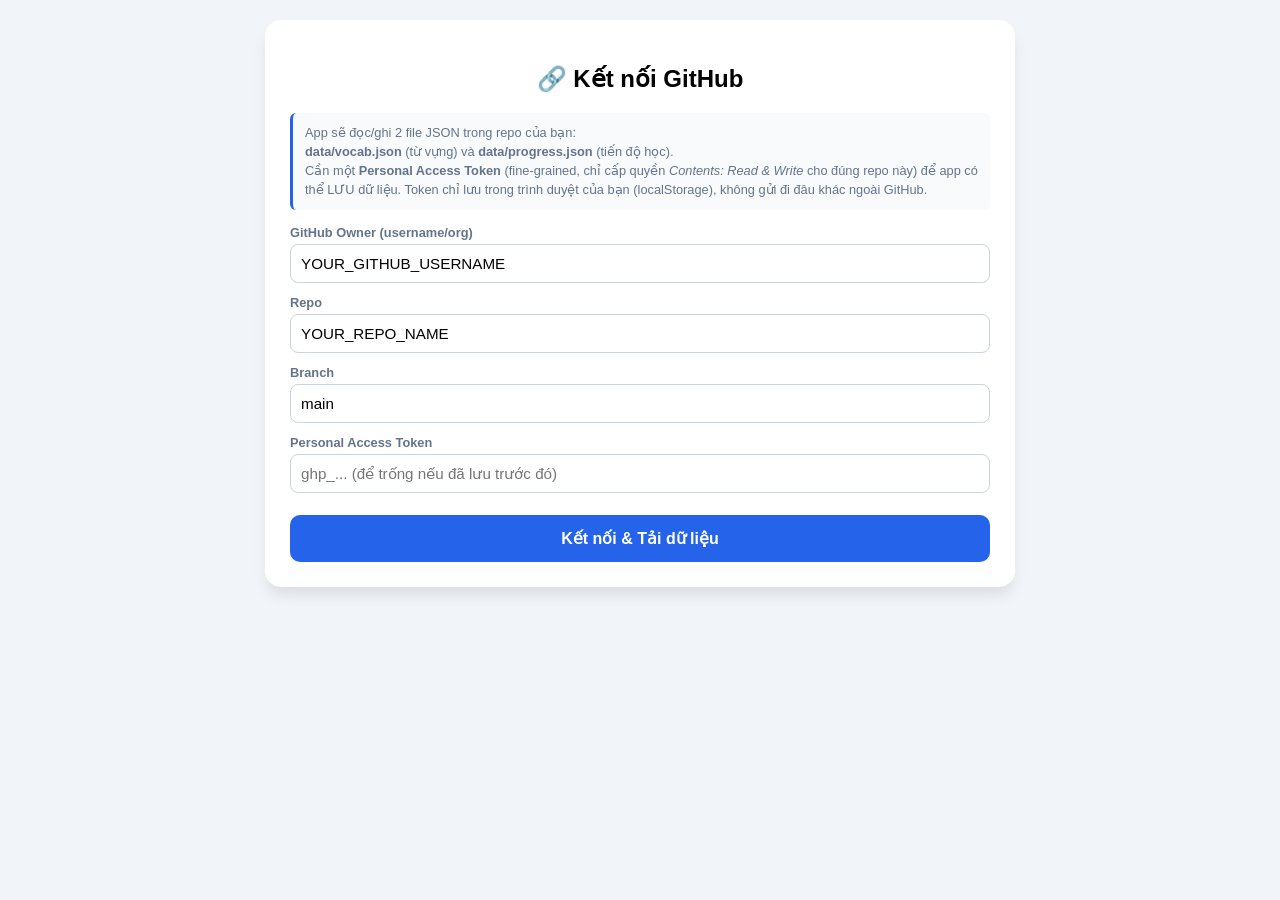
==== index.html @ 094aaf26 "Add files via upload Initial" ====
<!DOCTYPE html>
<html lang="vi">
<head>
<meta name="apple-mobile-web-app-capable" content="yes">
<meta name="apple-mobile-web-app-status-bar-style" content="black-translucent">
<meta name="apple-mobile-web-app-title" content="VocabMaster">
<meta charset="UTF-8">
<meta name="viewport" content="width=device-width, initial-scale=1.0, maximum-scale=1.0, user-scalable=no">
<title>Vocab Master Pro (GitHub Sync)</title>
<script src="https://cdn.sheetjs.com/xlsx-latest/package/dist/xlsx.full.min.js"></script>
<link rel="stylesheet" href="css/style.css">
</head>
<body>

<div id="screentip" class="screentip"></div>
<div id="screentip-btns" class="screentip-btns hidden"></div>

<div id="vol-popup" class="vol-popup hidden">
  <h4>🔊 Âm lượng giọng đọc</h4>
  <div class="vol-row"><span class="vol-lang">🇯🇵</span>
    <input type="range" id="volJP" min="0" max="1" step="0.05" value="0.8" oninput="document.getElementById('pJP').textContent=Math.round(this.value*100)+'%';saveVolumes()">
    <span id="pJP" class="vol-pct">80%</span></div>
  <div class="vol-row"><span class="vol-lang">🇻🇳</span>
    <input type="range" id="volVI" min="0" max="1" step="0.05" value="1.0" oninput="document.getElementById('pVI').textContent=Math.round(this.value*100)+'%';saveVolumes()">
    <span id="pVI" class="vol-pct">100%</span></div>
  <div class="vol-row"><span class="vol-lang">🇺🇸</span>
    <input type="range" id="volEN" min="0" max="1" step="0.05" value="0.9" oninput="document.getElementById('pEN').textContent=Math.round(this.value*100)+'%';saveVolumes()">
    <span id="pEN" class="vol-pct">90%</span></div>
  <button class="vol-popup-close" onclick="closeVolPopup()">Đóng</button>
</div>

<div id="audio-unlock" class="hidden">
  <h2>🔊 Sẵn sàng học tập</h2>
  <p>Nhấn để kích hoạt âm thanh.</p>
  <button onclick="unlockAudio()" style="background:var(--success);color:white;padding:20px 40px;font-size:1.2rem">BẮT ĐẦU NGAY</button>
</div>

<!-- ── MÀN HÌNH KẾT NỐI GITHUB ── -->
<div id="connect-screen" class="container">
  <h2 style="text-align:center">🔗 Kết nối GitHub</h2>
  <div class="hint-box">
    App sẽ đọc/ghi 2 file JSON trong repo của bạn:<br>
    <b>data/vocab.json</b> (từ vựng) và <b>data/progress.json</b> (tiến độ học).<br>
    Cần một <b>Personal Access Token</b> (fine-grained, chỉ cấp quyền <i>Contents: Read & Write</i> cho đúng repo này) để app có thể LƯU dữ liệu. Token chỉ lưu trong trình duyệt của bạn (localStorage), không gửi đi đâu khác ngoài GitHub.
  </div>
  <div class="input-row"><label>GitHub Owner (username/org)</label><input id="inp-gh-owner" placeholder="vd: haitt"></div>
  <div class="input-row"><label>Repo</label><input id="inp-gh-repo" placeholder="vd: vocab-master-pro"></div>
  <div class="input-row"><label>Branch</label><input id="inp-gh-branch" placeholder="main"></div>
  <div class="input-row"><label>Personal Access Token</label><input id="inp-gh-token" type="password" placeholder="ghp_... (để trống nếu đã lưu trước đó)"></div>
  <button id="btn-connect" class="btn-primary-lg" onclick="connectAndLoad()">Kết nối &amp; Tải dữ liệu</button>
</div>

<div id="study-screen" class="container hidden">
  <div class="top-bar">
    <div style="flex:1"></div>
    <div id="sync-status"></div>
    <div style="flex:1;text-align:right"><button class="btn-gear" onclick="openSettings()" title="Cài đặt GitHub">⚙️</button></div>
  </div>
  <div style="display:flex;justify-content:space-between;align-items:center;margin-bottom:15px;gap:10px;background:#f8fafc;padding:10px;border-radius:12px;border:1px solid #e2e8f0">
    <div style="flex:1">
      <div class="mode-menu-container" onclick="toggleModeMenu(event)">
        <h3 id="mode-title" style="margin:0;color:var(--primary);font-size:.85rem;text-transform:uppercase;display:flex;align-items:center;gap:5px">Chế độ học tập <span id="menu-arrow">▾</span></h3>
        <div id="mode-dropdown" class="mode-dropdown">
          <div class="mode-item" onclick="selectMode('study',event)">📚 Học tập</div>
          <div class="mode-item" onclick="selectMode('review',event)">🔄 Ôn tập</div>
          <div class="mode-item" onclick="showQuizScreen(event)">📝 Trắc nghiệm</div>
        </div>
      </div>
    </div>
    <div style="flex:1;display:flex;flex-direction:column;align-items:center;gap:2px">
      <span id="word-counter-top" style="font-weight:800;font-size:.9rem;color:#1e293b">0/0</span>
      <div id="status-display-top" onclick="setStatus(null)" style="font-size:1.2rem;height:1.4rem;cursor:pointer"></div>
    </div>
    <div style="flex:1;text-align:right">
      <button class="btn-hide-cols" onclick="openColumnModal()">👁️ Cột</button>
    </div>
  </div>

  <div id="column-modal-root" class="modal-overlay hidden">
    <div class="column-modal">
      <h3 style="margin-top:0">Thiết lập & Thứ tự cột</h3>
      <p style="font-size:.8rem;color:#64748b;margin:0 0 5px">Tick=ẨN | ↑↓=đổi thứ tự</p>
      <div id="column-checkbox-list" class="column-list"></div>
      <div class="modal-footer">
        <button class="btn-confirm" onclick="applyColumnVisibility()">Xác nhận</button>
        <button class="btn-cancel" onclick="closeColumnModal()">Hủy</button>
      </div>
    </div>
  </div>

  <div class="field-nav">
    <div class="nav-zone" onclick="changeField(-1)"><span id="btn-prev-field" class="nav-arrow-small">❮</span><span id="prev-field" class="field-label-side"></span></div>
    <div class="nav-zone-active"><span id="curr-field" class="field-active"></span></div>
    <div class="nav-zone" onclick="changeField(1)"><span id="next-field" class="field-label-side"></span><span id="btn-next-field" class="nav-arrow-small">❯</span></div>
  </div>

  <div class="card">
    <div class="card-touch-zone">
      <div id="display-text" class="card-content">---</div>
      <div id="speaker-hint" style="position:absolute;bottom:15px;left:50%;transform:translateX(-50%);font-size:11px;color:#cbd5e1;letter-spacing:1px;pointer-events:none;text-transform:uppercase;font-weight:bold">Chạm để đọc</div>
    </div>
  </div>

  <div class="voice-settings">
    <span>Tốc độ: <input type="range" id="voiceRate" min=".25" max="3" step=".25" value="1" oninput="document.getElementById('speed-display').innerText=this.value+'x'"><span id="speed-display" class="speed-val">1x</span></span>
    <div style="display:flex;align-items:center;gap:12px;flex-wrap:wrap">
      <label><input type="checkbox" id="autoSpeak" checked> Tự động đọc</label>
      <label id="random-multi-wrap"><input type="checkbox" id="randomMulti" checked> Random</label>
      <button onclick="enterEditMode()" style="background:#f59e0b;color:white;border:none;border-radius:8px;padding:6px 12px;font-size:.8rem;font-weight:bold">✏️ Edit</button>
    </div>
    <div style="display:flex;gap:5px;width:100%;margin-top:5px">
      <button id="furiganaToggle" onclick="toggleFurigana()" style="flex:1;background:#e2e8f0;color:#475569;padding:8px;border-radius:8px;font-size:.8rem;font-weight:bold;border:1px solid #cbd5e1">Furigana: OFF</button>
      <button id="btn-vol-toggle" onclick="toggleVolPopup(event)" style="flex:1;background:#0891b2;color:white;padding:8px;border-radius:8px;font-size:.8rem;font-weight:bold;border:none">🔊 Âm lượng</button>
      <button onclick="toggleDataMenu()" id="btn-data-toggle" style="flex:1;background:#334155;color:white;padding:8px;border-radius:8px;font-size:.8rem;font-weight:bold;border:none">Data ▾</button>
    </div>
  </div>

  <div id="data-controls-wrapper" class="hidden" style="margin-top:10px;background:#f1f5f9;padding:15px;border-radius:12px;border:1px solid #e2e8f0">
    <div class="action-panel" style="margin-top:0;border-top:none;padding:0">
      <button class="btn-sync" onclick="exportFullBackup()" style="background:#6366f1">💾 Backup (.json)</button>
      <button class="btn-sync" onclick="showAddFromFile()" style="background:#8b5cf6">➕ Thêm từ (.xlsx)</button>
    </div>
    <div style="margin-top:10px;display:flex;flex-direction:column;gap:10px;align-items:center">
      <button style="background:#1e293b;color:white;width:100%;padding:12px;border-radius:10px;font-weight:bold" onclick="showDatabaseView()">📊 Xem &amp; Quản lý DB</button>
      <button style="background:#0891b2;color:white;width:100%;padding:10px;border-radius:10px;font-weight:bold;font-size:.85rem" onclick="triggerReplaceFromXlsx()">📥 Nạp lại toàn bộ từ .xlsx (ghi đè)</button>
      <input type="file" id="replaceXlsxInput" accept=".xlsx" class="hidden">
      <button onclick="document.getElementById('backupInput').click()" style="background:#64748b;color:white;width:100%;padding:8px;border-radius:8px;font-size:.8rem">📥 Nhập Backup (.json)</button>
      <input type="file" id="backupInput" accept=".json" class="hidden" onchange="importFullBackup(event)"/>
      <button onclick="resetDatabase()" style="background:none;color:#ef4444;font-size:11px;border:none;text-decoration:underline;cursor:pointer">[Xóa sạch Database]</button>
    </div>
  </div>

  <div id="review-controls" class="hidden" style="margin-top:10px">
    <button id="btn-autoplay" class="btn-autoplay" onclick="toggleAutoPlay()" style="width:100%">▶ Tự động phát</button>
  </div>

  <div id="add-file-panel" class="hidden" style="margin-top:20px;padding:15px;background:#fefce8;border:1px solid #fef08a;border-radius:12px">
    <h4 style="margin:0 0 10px 0">➕ Thêm từ vựng từ File</h4>
    <input type="file" id="addWordsFileInput" accept=".xlsx" style="font-size:.8rem;margin-bottom:10px;width:100%">
    <div style="display:flex;gap:10px">
      <button onclick="confirmAddFromFile()" style="background:var(--success);color:white;padding:8px;flex:1">Xác nhận</button>
      <button onclick="hideAddFromFile()" style="background:#94a3b8;color:white;padding:8px;flex:1">Hủy</button>
    </div>
  </div>
</div>

<div id="db-view-screen" class="container db-view-container hidden">
  <h3>📊 Quản lý Database Vocab</h3>
  <button class="btn-add-row" onclick="addRowToExcel()">➕ Thêm hàng</button>
  <div class="excel-table-wrapper"><table class="excel-table"><thead id="excel-thead"></thead><tbody id="excel-tbody"></tbody></table></div>
  <div style="display:flex;gap:10px;justify-content:flex-end">
    <button class="btn-db-action btn-confirm" onclick="saveExcelChanges()">Lưu lên GitHub</button>
    <button class="btn-db-action btn-cancel" onclick="exitDatabaseView()">Thoát</button>
  </div>
</div>

<div id="quiz-screen" class="container hidden">
  <h2 id="quiz-header-title">📝 Trắc nghiệm</h2>
  <div id="quiz-setup">
    <div style="margin-bottom:15px">
      Số câu: <input type="number" id="quizCount" placeholder="Tất cả" style="width:80px;padding:8px;border:1px solid #cbd5e1;border-radius:8px">
      TGian/câu(s): <input type="number" id="timePerQuestion" value="10" style="width:60px;padding:8px;border:1px solid #cbd5e1;border-radius:8px">
      <button onclick="addScenario()" style="background:var(--primary);color:white;padding:8px 15px;font-size:.8rem;margin-left:10px">+ Kịch bản</button>
    </div>
    <div id="scenarios-list"></div>
    <div style="margin-top:20px;display:flex;gap:10px">
      <button onclick="startQuiz()" style="background:var(--success);color:white;flex:1">Bắt đầu</button>
      <button onclick="exitQuiz()" style="background:#94a3b8;color:white;flex:1">Hủy</button>
    </div>
  </div>
  <div id="quiz-playing" class="hidden">
    <div id="quiz-timer-box">⏱ <span id="time-left">00:00</span></div>
    <div id="quiz-result-summary" class="hidden"></div>
    <div id="quiz-container"></div>
    <button id="quiz-finish-btn" class="btn-finish" onclick="finishQuiz()">Nộp bài</button>
    <button class="btn-finish" style="background:#64748b;margin-top:10px" onclick="exitQuiz()">Quay lại</button>
  </div>
</div>

<script src="js/config.js"></script>
<script src="js/github-api.js"></script>
<script src="js/state.js"></script>
<script src="js/ui-render.js"></script>
<script src="js/speech.js"></script>
<script src="js/edit.js"></script>
<script src="js/quiz.js"></script>
<script src="js/dbview.js"></script>
<script src="js/main.js"></script>
</body>
</html>
---- css/style.css ----
:root{--primary:#2563eb;--success:#16a34a;--warning:#ca8a04;--danger:#ef4444;--bg:#f1f5f9}
html,body{margin:0;padding:0;width:100%;min-height:100%;background:var(--bg)}
body{font-family:'Segoe UI',sans-serif;display:flex;flex-direction:column;align-items:center;overflow-x:hidden;overflow-y:auto;-webkit-overflow-scrolling:touch}
.container{width:95%;max-width:700px;background:white;padding:25px;border-radius:16px;box-shadow:0 10px 15px -3px rgba(0,0,0,0.1);margin:20px 0;position:relative}
.hidden{display:none!important}
.input-row{margin-bottom:12px}
.input-row label{display:block;font-size:.8rem;color:#64748b;margin-bottom:4px;font-weight:bold}
.input-row input{width:100%;padding:10px;border:1px solid #cbd5e1;border-radius:8px;box-sizing:border-box;font-size:.95rem}
.btn-primary-lg{width:100%;padding:14px;background:var(--primary);color:white;border:none;border-radius:10px;font-weight:bold;font-size:1rem;margin-top:10px}
.hint-box{background:#f8fafc;border-left:3px solid var(--primary);padding:10px 12px;border-radius:6px;font-size:.8rem;color:#64748b;margin-bottom:15px;line-height:1.5}
#sync-status{font-size:.75rem;font-weight:bold;min-height:1em}
.top-bar{display:flex;justify-content:space-between;align-items:center;margin-bottom:8px}
.btn-gear{background:none;border:none;font-size:1.1rem;cursor:pointer;padding:4px}
.field-nav{display:flex;justify-content:space-between;align-items:center;margin-bottom:20px;min-height:60px;background:#f8fafc;border-radius:10px;padding:0 5px;overflow:hidden}
.nav-zone{flex:1;display:flex;align-items:center;justify-content:center;height:100%;cursor:pointer;gap:8px;transition:background .2s;-webkit-tap-highlight-color:transparent}
.nav-zone:active{background:#f1f5f9}
.field-label-side{font-size:.75rem;color:#94a3b8;padding:5px;opacity:.6;max-width:80px;overflow:hidden;text-overflow:ellipsis;white-space:nowrap}
.nav-arrow-small{font-size:1.1rem;font-weight:bold;color:var(--primary);flex-shrink:0}
.nav-zone-active{flex:1.2;text-align:center}
.field-active{color:var(--primary);font-size:1.1rem;font-weight:800;border-bottom:3px solid var(--primary);display:inline-block;padding-bottom:2px;cursor:pointer}
.card{height:450px;border:2px solid #e2e8f0;border-radius:20px;display:flex;flex-direction:column;overflow:hidden;background:#fff;position:relative;margin-bottom:20px;touch-action:pan-y}
.card-touch-zone{width:100%;height:100%;display:flex;flex-direction:column;align-items:center;justify-content:center;cursor:pointer;transition:background-color .1s}
.card-touch-zone:active{background-color:#f8fafc}
.card-content{font-size:2.2rem;text-align:left;padding:20px;font-weight:bold;color:#1e293b;word-break:break-word;flex:1;width:100%;display:block;white-space:pre-wrap;overflow-y:auto!important;-webkit-overflow-scrolling:touch;overscroll-behavior:contain;box-sizing:border-box}
.card-content::-webkit-scrollbar{width:5px}
.card-content::-webkit-scrollbar-thumb{background:#cbd5e1;border-radius:10px}
.jp-line{display:flex;align-items:center;padding:10px 14px;margin:6px 0;background:#f0f7ff;border-left:4px solid var(--primary);border-radius:10px;cursor:pointer;font-size:1.9rem;font-weight:bold;color:#1e293b;transition:background .15s;position:relative;user-select:none;-webkit-user-select:none;gap:8px}
.jp-line[contenteditable="true"],.jp-line[data-editing="true"]{background:#fffbeb;border-left-color:#f59e0b;outline:none;user-select:text;-webkit-user-select:text;cursor:text;flex-wrap:wrap}
.jp-text[contenteditable="true"]{background:#fffbeb;border-radius:4px;padding:2px 4px;}
.jp-text{flex:1;min-width:0;white-space:pre-wrap;word-break:break-word}
.jp-speak-btn{flex-shrink:0;background:none;border:none;padding:4px 6px;font-size:1rem;opacity:.5;cursor:pointer;border-radius:6px;-webkit-tap-highlight-color:transparent;line-height:1;min-width:auto}
.jp-speak-btn:active{background:rgba(0,0,0,.1);opacity:1;transform:scale(.95)}
.jp-line[contenteditable="true"] .jp-speak-btn{display:none}
.jp-vi-icon{flex-shrink:0;font-size:.7rem;opacity:.3}
.jp-line:active:not([contenteditable="true"]){background:#dbeafe}
.screentip{position:fixed;z-index:9999;background:#1e293b;color:white;padding:12px 16px;border-radius:12px;font-size:1.05rem;font-weight:normal;line-height:1.7;box-shadow:0 10px 25px rgba(0,0,0,.4);word-break:break-word;display:none;cursor:pointer;max-width:min(85vw,360px);max-height:55vh;overflow-y:auto;-webkit-overflow-scrolling:touch;white-space:pre-wrap}
.screentip[contenteditable="true"]{background:#0f172a;outline:2px solid #6366f1;cursor:text;user-select:text;-webkit-user-select:text}
.screentip-btns{position:fixed;z-index:10000;display:flex;gap:6px}
button{padding:14px;border:none;border-radius:10px;cursor:pointer;font-weight:600;transition:transform .1s;-webkit-tap-highlight-color:transparent}
button:active{transform:scale(.98)}
.btn-sync{background:#16a34a;color:white;font-size:.8rem;padding:10px;width:100%;border-radius:8px;font-weight:bold}
.sync-section{margin-top:20px;padding:15px;background:#f0fdf4;border:1px solid #bbf7d0;border-radius:12px}
.action-panel{margin-top:20px;padding:15px;border-top:2px solid #e2e8f0;display:grid;grid-template-columns:1fr 1fr;gap:10px}
.btn-autoplay{background:#8b5cf6;color:white;margin-top:5px}
.btn-hide-cols{background:#64748b;color:white;padding:5px 12px;font-size:.8rem;border-radius:6px}
.voice-settings{margin-top:10px;font-size:.8rem;display:flex;flex-wrap:wrap;gap:15px;align-items:center;background:#f8fafc;padding:10px;border-radius:8px;color:#64748b}
.speed-val{font-weight:bold;color:var(--primary);min-width:35px;display:inline-block}
.modal-overlay{position:fixed;top:0;left:0;width:100%;height:100%;background:rgba(0,0,0,.5);z-index:2000;display:flex;align-items:center;justify-content:center}
.column-modal{background:white;width:90%;max-width:420px;padding:20px;border-radius:16px;box-shadow:0 20px 25px -5px rgba(0,0,0,.2);max-height:85vh;display:flex;flex-direction:column}
.column-list{flex:1;overflow-y:auto;margin:10px 0;display:flex;flex-direction:column;gap:6px}
.column-item{display:flex;align-items:center;gap:8px;padding:8px 10px;background:#f8fafc;border-radius:8px;border:1px solid #e2e8f0}
.column-item input[type="checkbox"]{width:18px;height:18px;flex-shrink:0}
.reorder-btns{display:flex;flex-direction:column;gap:2px;flex-shrink:0}
.reorder-btns button{padding:2px 6px;font-size:.75rem;background:#e2e8f0;color:#475569;border-radius:4px;min-width:24px;line-height:1}
.modal-footer{display:grid;grid-template-columns:1fr 1fr;gap:10px;margin-top:10px;flex-shrink:0}
.btn-confirm{background:var(--success);color:white}
.btn-cancel{background:#94a3b8;color:white}
.sheet-badge{font-size:.6rem;background:#6366f1;color:white;padding:2px 5px;border-radius:4px;margin-left:4px;font-weight:bold;vertical-align:middle}
.mode-menu-container{position:relative;cursor:pointer}
.mode-dropdown{position:absolute;top:100%;left:0;background:white;box-shadow:0 10px 15px rgba(0,0,0,.2);border-radius:8px;z-index:2000;width:180px;display:none;border:1px solid #e2e8f0}
.mode-dropdown.show{display:block!important}
.mode-item{padding:12px 15px;border-bottom:1px solid #f1f5f9;color:#334155;font-size:.9rem;font-weight:bold}
.mode-item:last-child{border-bottom:none;color:var(--danger)}
.mode-item:active{background:#f8fafc}
.quiz-item{margin-bottom:25px;padding:20px;border:1px solid #e2e8f0;border-radius:12px;scroll-margin-top:80px}
.option-btn{width:100%;text-align:left;padding:12px;margin-top:8px;border:1px solid #cbd5e1;background:#fff;border-radius:8px;font-size:.95rem}
.option-btn.selected{border:2px solid var(--primary);background:#f0f7ff}
.option-btn.correct-ans{background:#dcfce7!important;border-color:#22c55e!important;color:#166534}
.option-btn.wrong-ans{background:#fee2e2!important;border-color:#ef4444!important;color:#991b1b}
#quiz-timer-box{position:sticky;top:10px;z-index:100;background:var(--danger);color:white;padding:10px;border-radius:10px;text-align:center;font-weight:bold;margin-bottom:15px;font-size:1.2rem;box-shadow:0 4px 6px rgba(0,0,0,.1)}
#quiz-result-summary{background:#f8fafc;padding:15px;border-radius:12px;border:1px solid #e2e8f0;margin-bottom:20px}
.dot-nav{display:inline-block;width:30px;height:30px;line-height:30px;text-align:center;border-radius:50%;margin:4px;cursor:pointer;color:white;font-weight:bold;font-size:.8rem}
.btn-finish{background:#1e293b;color:white;width:100%;padding:15px;margin-top:20px;font-size:1.1rem}
.scenario-box{border:1px solid #e2e8f0;padding:15px;border-radius:10px;margin-top:15px;background:#f8fafc;position:relative}
.scenario-title{font-weight:bold;color:#334155;margin-bottom:10px;display:block}
.remove-scenario{position:absolute;top:10px;right:10px;color:var(--danger);cursor:pointer;font-size:.8rem}
.select-group{margin-bottom:10px}
.select-group label{display:block;font-size:.75rem;color:#64748b;margin-bottom:4px}
.exclude-list{display:flex;flex-wrap:wrap;gap:8px}
.exclude-item{font-size:.75rem;background:#fff;border:1px solid #cbd5e1;padding:2px 6px;border-radius:4px;display:flex;align-items:center;gap:4px}
.jp-hint-box{background:#f0f7ff;border-left:3px solid var(--primary);padding:8px 12px;border-radius:6px;font-size:1.1rem;font-weight:bold;margin-bottom:8px}
.db-view-container{max-width:95%!important;width:1200px!important}
.excel-table-wrapper{overflow:auto;max-height:500px;border:1px solid #ddd;margin-bottom:15px}
.excel-table{width:100%;border-collapse:collapse;background:white;font-size:.9rem}
.excel-table th{position:sticky;top:0;background:#f1f5f9;z-index:5;border:1px solid #cbd5e1;padding:8px}
.excel-table td{border:1px solid #cbd5e1;padding:5px;min-width:100px;outline:none}
.excel-table td:focus{background:#fffbeb;box-shadow:inset 0 0 0 2px var(--primary)}
.btn-db-action{padding:8px 16px;border-radius:6px;font-size:.85rem}
.btn-add-row{background:var(--primary);color:white;margin-bottom:10px}
.btn-delete-row{background:var(--danger);color:white;padding:2px 8px;border-radius:4px;font-size:.7rem;cursor:pointer}
#audio-unlock{position:fixed;top:0;left:0;width:100%;height:100%;background:rgba(0,0,0,.9);z-index:9999;display:flex;flex-direction:column;align-items:center;justify-content:center;color:white;text-align:center;padding:20px}
ruby{display:inline-flex;flex-direction:column-reverse;vertical-align:bottom;align-items:center;ruby-align:space-between;text-indent:0;margin:0 1px}
rt{display:block;font-size:.45em;line-height:1;color:var(--primary);text-align:center;width:100%;white-space:nowrap;overflow:visible}
.vol-popup{position:fixed;z-index:3000;background:white;border-radius:14px;box-shadow:0 10px 30px rgba(0,0,0,.25);padding:18px 20px;width:260px;border:1px solid #e2e8f0}
.vol-popup h4{margin:0 0 14px 0;font-size:.9rem;color:#1e293b}
.vol-row{display:flex;align-items:center;gap:8px;margin-bottom:10px}
.vol-lang{font-size:.85rem;color:#64748b;min-width:22px}
.vol-pct{font-size:.8rem;font-weight:bold;color:var(--primary);min-width:38px;text-align:right}
.vol-popup input[type=range]{flex:1;accent-color:var(--primary)}
.vol-popup-close{width:100%;padding:8px;background:#f1f5f9;color:#475569;border:none;border-radius:8px;font-size:.85rem;font-weight:bold;margin-top:4px;cursor:pointer}
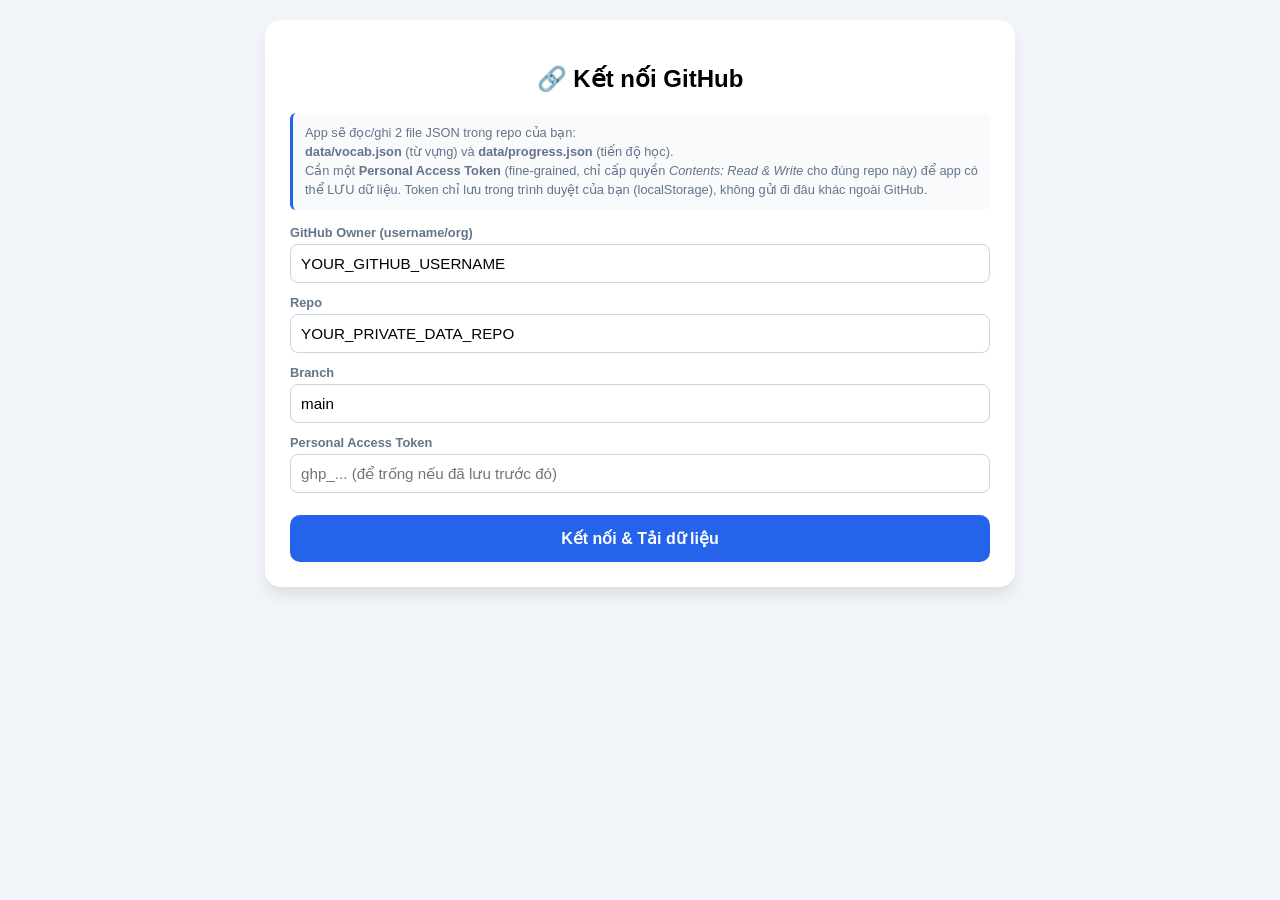
==== commit fd297f2f: "Update vocab app: Add new button" ====
--- a/index.html
+++ b/index.html
@@ -54,7 +54,10 @@
   <div class="top-bar">
     <div style="flex:1"></div>
     <div id="sync-status"></div>
-    <div style="flex:1;text-align:right"><button class="btn-gear" onclick="openSettings()" title="Cài đặt GitHub">⚙️</button></div>
+    <div style="flex:1;text-align:right">
+      <button class="btn-gear" onclick="openFolderModal()" title="Chọn bộ từ vựng">📁</button>
+      <button class="btn-gear" onclick="openSettings()" title="Cài đặt GitHub">⚙️</button>
+    </div>
   </div>
   <div style="display:flex;justify-content:space-between;align-items:center;margin-bottom:15px;gap:10px;background:#f8fafc;padding:10px;border-radius:12px;border:1px solid #e2e8f0">
     <div style="flex:1">
@@ -76,6 +79,21 @@
     </div>
   </div>
 
+  <div id="folder-modal-root" class="modal-overlay hidden">
+    <div class="column-modal">
+      <h3 style="margin-top:0">📁 Chọn bộ từ vựng</h3>
+      <p style="font-size:.8rem;color:#64748b;margin:0 0 8px">Mỗi bộ là 1 thư mục trong repo private chứa dữ liệu.</p>
+      <div id="folder-list" style="max-height:280px;overflow-y:auto;margin:10px 0"></div>
+      <hr style="border:none;border-top:1px solid #e2e8f0;margin:14px 0">
+      <p style="font-size:.8rem;color:#64748b;margin:0 0 8px">Tải 1 thư mục từ máy tính lên (thư mục phải chứa file <b>vocab.json</b> ngay bên trong, vd <code>N2_vocab/vocab.json</code>). Nếu thư mục đã có sẵn trên GitHub, app sẽ hỏi trước khi ghi đè.</p>
+      <button class="btn-sync" style="background:#8b5cf6" onclick="triggerUploadLocalFolder()">⬆️ Chọn thư mục từ máy...</button>
+      <input type="file" id="localFolderInput" webkitdirectory directory multiple class="hidden">
+      <div class="modal-footer" style="margin-top:14px">
+        <button class="btn-cancel" onclick="closeFolderModal()" style="grid-column:1/-1">Đóng</button>
+      </div>
+    </div>
+  </div>
+
   <div id="column-modal-root" class="modal-overlay hidden">
     <div class="column-modal">
       <h3 style="margin-top:0">Thiết lập & Thứ tự cột</h3>
@@ -180,6 +198,7 @@
 <script src="js/config.js"></script>
 <script src="js/github-api.js"></script>
 <script src="js/state.js"></script>
+<script src="js/folders.js"></script>
 <script src="js/ui-render.js"></script>
 <script src="js/speech.js"></script>
 <script src="js/edit.js"></script>
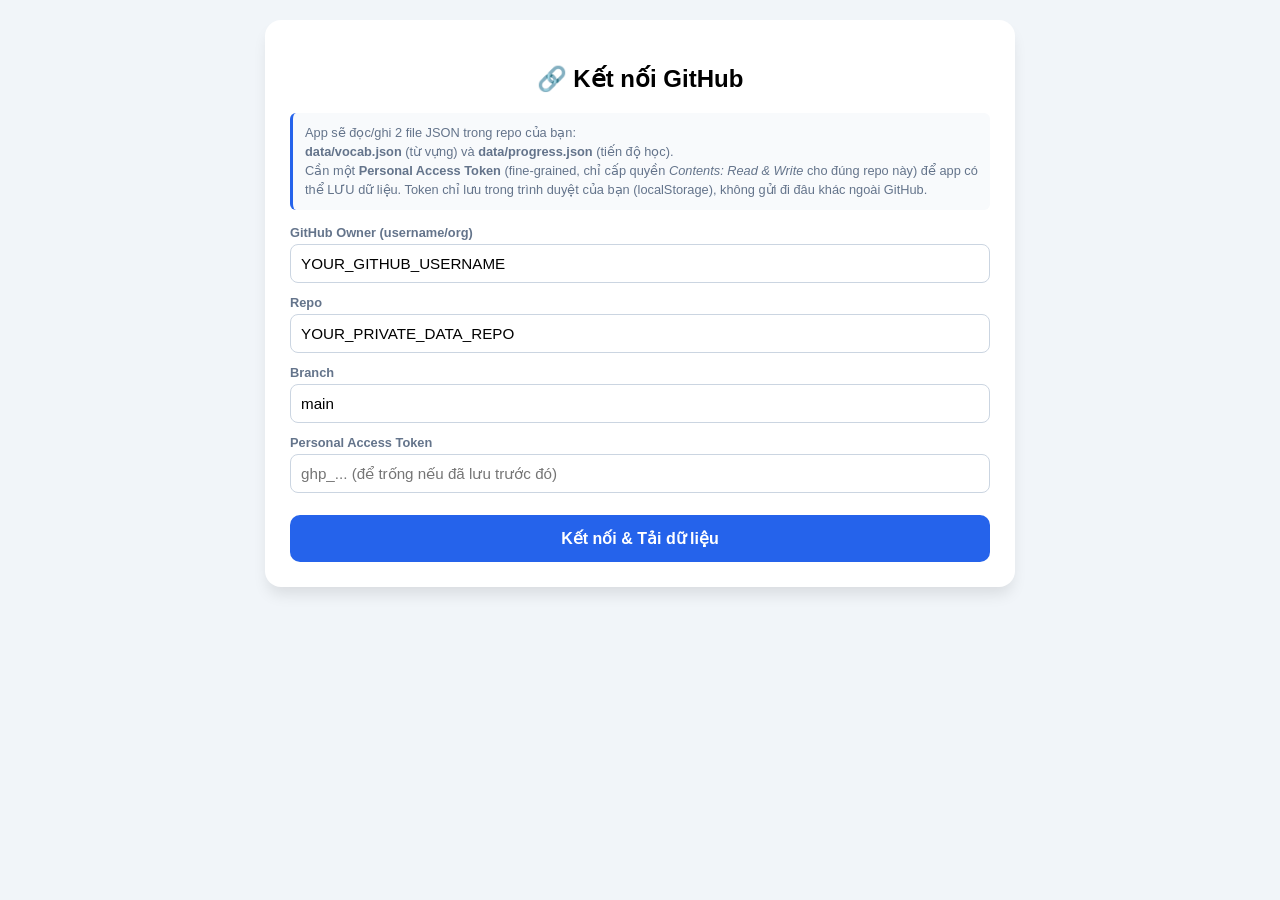
==== commit d69e2461: "Add book selection to the first screen" ====
--- a/index.html
+++ b/index.html
@@ -35,6 +35,23 @@
   <button onclick="unlockAudio()" style="background:var(--success);color:white;padding:20px 40px;font-size:1.2rem">BẮT ĐẦU NGAY</button>
 </div>
 
+<!-- Modal chọn/tải bộ từ vựng — đặt ở cấp ngoài cùng (không nằm trong study-screen)
+     để dùng được cả khi study-screen đang ẩn (vd lúc kết nối lần đầu bị lỗi). -->
+<div id="folder-modal-root" class="modal-overlay hidden">
+  <div class="column-modal">
+    <h3 style="margin-top:0">📁 Chọn bộ từ vựng</h3>
+    <p style="font-size:.8rem;color:#64748b;margin:0 0 8px">Mỗi bộ là 1 thư mục trong repo private chứa dữ liệu.</p>
+    <div id="folder-list" style="max-height:280px;overflow-y:auto;margin:10px 0"></div>
+    <hr style="border:none;border-top:1px solid #e2e8f0;margin:14px 0">
+    <p style="font-size:.8rem;color:#64748b;margin:0 0 8px">Tải 1 thư mục từ máy tính lên (thư mục phải chứa file <b>vocab.json</b> ngay bên trong, vd <code>N2_vocab/vocab.json</code>). Nếu thư mục đã có sẵn trên GitHub, app sẽ hỏi trước khi ghi đè.</p>
+    <button class="btn-sync" style="background:#8b5cf6" onclick="triggerUploadLocalFolder()">⬆️ Chọn thư mục từ máy...</button>
+    <input type="file" id="localFolderInput" webkitdirectory directory multiple class="hidden">
+    <div class="modal-footer" style="margin-top:14px">
+      <button class="btn-cancel" onclick="closeFolderModal()" style="grid-column:1/-1">Đóng</button>
+    </div>
+  </div>
+</div>
+
 <!-- ── MÀN HÌNH KẾT NỐI GITHUB ── -->
 <div id="connect-screen" class="container">
   <h2 style="text-align:center">🔗 Kết nối GitHub</h2>
@@ -76,21 +93,6 @@
     </div>
     <div style="flex:1;text-align:right">
       <button class="btn-hide-cols" onclick="openColumnModal()">👁️ Cột</button>
-    </div>
-  </div>
-
-  <div id="folder-modal-root" class="modal-overlay hidden">
-    <div class="column-modal">
-      <h3 style="margin-top:0">📁 Chọn bộ từ vựng</h3>
-      <p style="font-size:.8rem;color:#64748b;margin:0 0 8px">Mỗi bộ là 1 thư mục trong repo private chứa dữ liệu.</p>
-      <div id="folder-list" style="max-height:280px;overflow-y:auto;margin:10px 0"></div>
-      <hr style="border:none;border-top:1px solid #e2e8f0;margin:14px 0">
-      <p style="font-size:.8rem;color:#64748b;margin:0 0 8px">Tải 1 thư mục từ máy tính lên (thư mục phải chứa file <b>vocab.json</b> ngay bên trong, vd <code>N2_vocab/vocab.json</code>). Nếu thư mục đã có sẵn trên GitHub, app sẽ hỏi trước khi ghi đè.</p>
-      <button class="btn-sync" style="background:#8b5cf6" onclick="triggerUploadLocalFolder()">⬆️ Chọn thư mục từ máy...</button>
-      <input type="file" id="localFolderInput" webkitdirectory directory multiple class="hidden">
-      <div class="modal-footer" style="margin-top:14px">
-        <button class="btn-cancel" onclick="closeFolderModal()" style="grid-column:1/-1">Đóng</button>
-      </div>
     </div>
   </div>
 
--- a/css/style.css
+++ b/css/style.css
@@ -1,6 +1,11 @@
 :root{--primary:#2563eb;--success:#16a34a;--warning:#ca8a04;--danger:#ef4444;--bg:#f1f5f9}
-html,body{margin:0;padding:0;width:100%;min-height:100%;background:var(--bg)}
-body{font-family:'Segoe UI',sans-serif;display:flex;flex-direction:column;align-items:center;overflow-x:hidden;overflow-y:auto;-webkit-overflow-scrolling:touch}
+/* ── Khoá bounce/kéo cả trang trên iOS Safari ──
+   html = "khung ngoài cùng", cố định tuyệt đối, không cho co giãn/di chuyển.
+   body = nơi DUY NHẤT được cuộn dọc bên trong, nên vuốt ngoài vùng card
+   (nền, khoảng trống...) không còn kéo lệch cả trang đi nữa. */
+html{height:100%;overflow:hidden;overscroll-behavior:none;touch-action:pan-y}
+html,body{margin:0;padding:0;width:100%;background:var(--bg)}
+body{height:100%;font-family:'Segoe UI',sans-serif;display:flex;flex-direction:column;align-items:center;overflow-x:hidden;overflow-y:auto;-webkit-overflow-scrolling:touch;overscroll-behavior-y:contain;touch-action:pan-y}
 .container{width:95%;max-width:700px;background:white;padding:25px;border-radius:16px;box-shadow:0 10px 15px -3px rgba(0,0,0,0.1);margin:20px 0;position:relative}
 .hidden{display:none!important}
 .input-row{margin-bottom:12px}
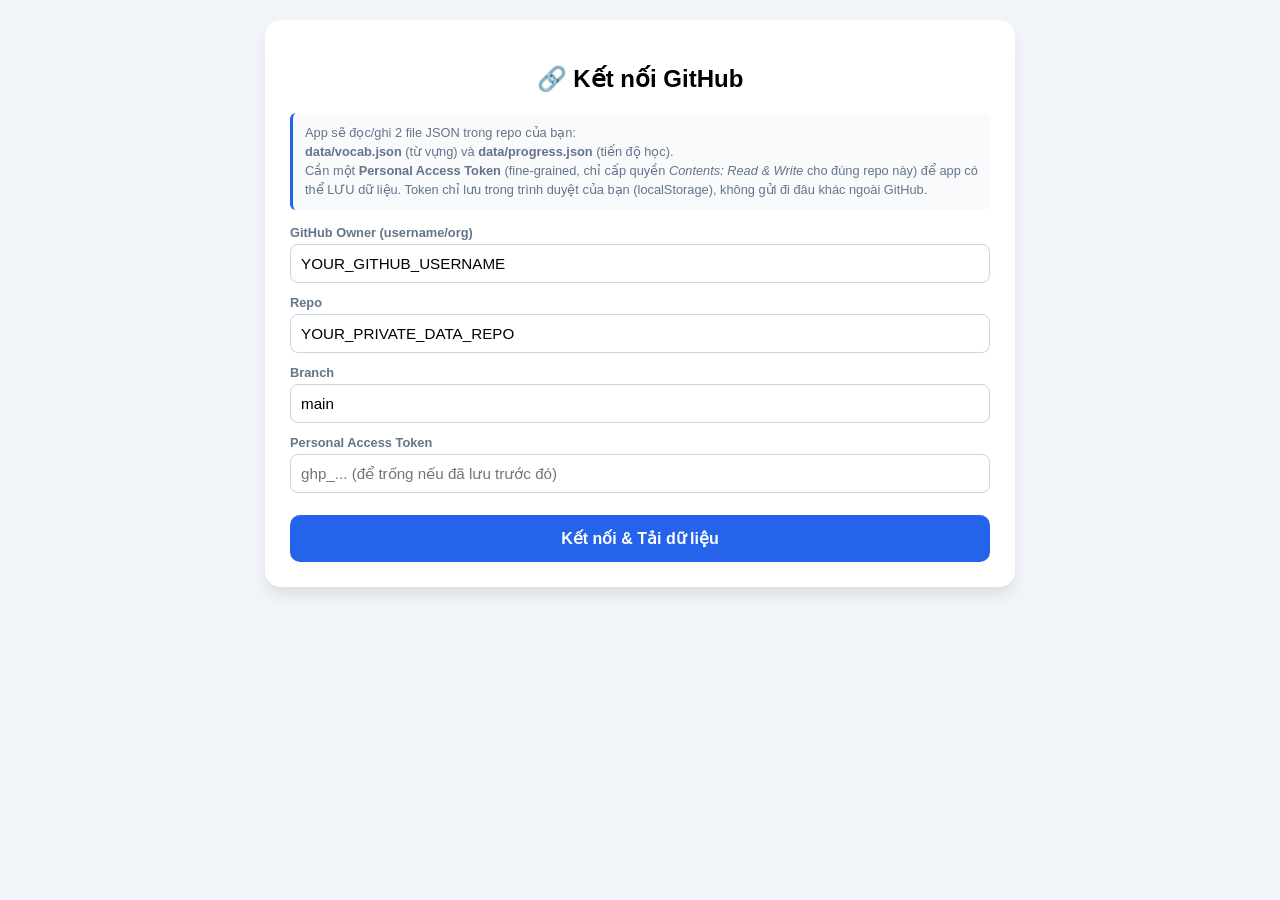
==== commit f513873a: "Update index.html (ver8)" ====
--- a/index.html
+++ b/index.html
@@ -117,7 +117,7 @@
   <div class="card">
     <div class="card-touch-zone">
       <div id="display-text" class="card-content">---</div>
-      <div id="speaker-hint" style="position:absolute;bottom:15px;left:50%;transform:translateX(-50%);font-size:11px;color:#cbd5e1;letter-spacing:1px;pointer-events:none;text-transform:uppercase;font-weight:bold">Chạm để đọc</div>
+      <div id="speaker-hint" style="position:absolute;bottom:15px;left:50%;transform:translateX(-50%);font-size:11px;color:#cbd5e1;letter-spacing:1px;pointer-events:none;text-transform:uppercase;font-weight:bold">Chạm để chuyển trường</div>
     </div>
   </div>
 
@@ -127,6 +127,7 @@
       <label><input type="checkbox" id="autoSpeak" checked> Tự động đọc</label>
       <label id="random-multi-wrap"><input type="checkbox" id="randomMulti" checked> Random</label>
       <button onclick="enterEditMode()" style="background:#f59e0b;color:white;border:none;border-radius:8px;padding:6px 12px;font-size:.8rem;font-weight:bold">✏️ Edit</button>
+      <button id="btn-speak-card" onclick="speakText()" title="Đọc thẻ hiện tại" style="background:#0891b2;color:white;border:none;border-radius:8px;padding:6px 10px;font-size:.9rem;font-weight:bold;line-height:1">🔊</button>
     </div>
     <div style="display:flex;gap:5px;width:100%;margin-top:5px">
       <button id="furiganaToggle" onclick="toggleFurigana()" style="flex:1;background:#e2e8f0;color:#475569;padding:8px;border-radius:8px;font-size:.8rem;font-weight:bold;border:1px solid #cbd5e1">Furigana: OFF</button>
@@ -208,4 +209,4 @@
 <script src="js/dbview.js"></script>
 <script src="js/main.js"></script>
 </body>
-</html>
+</html>
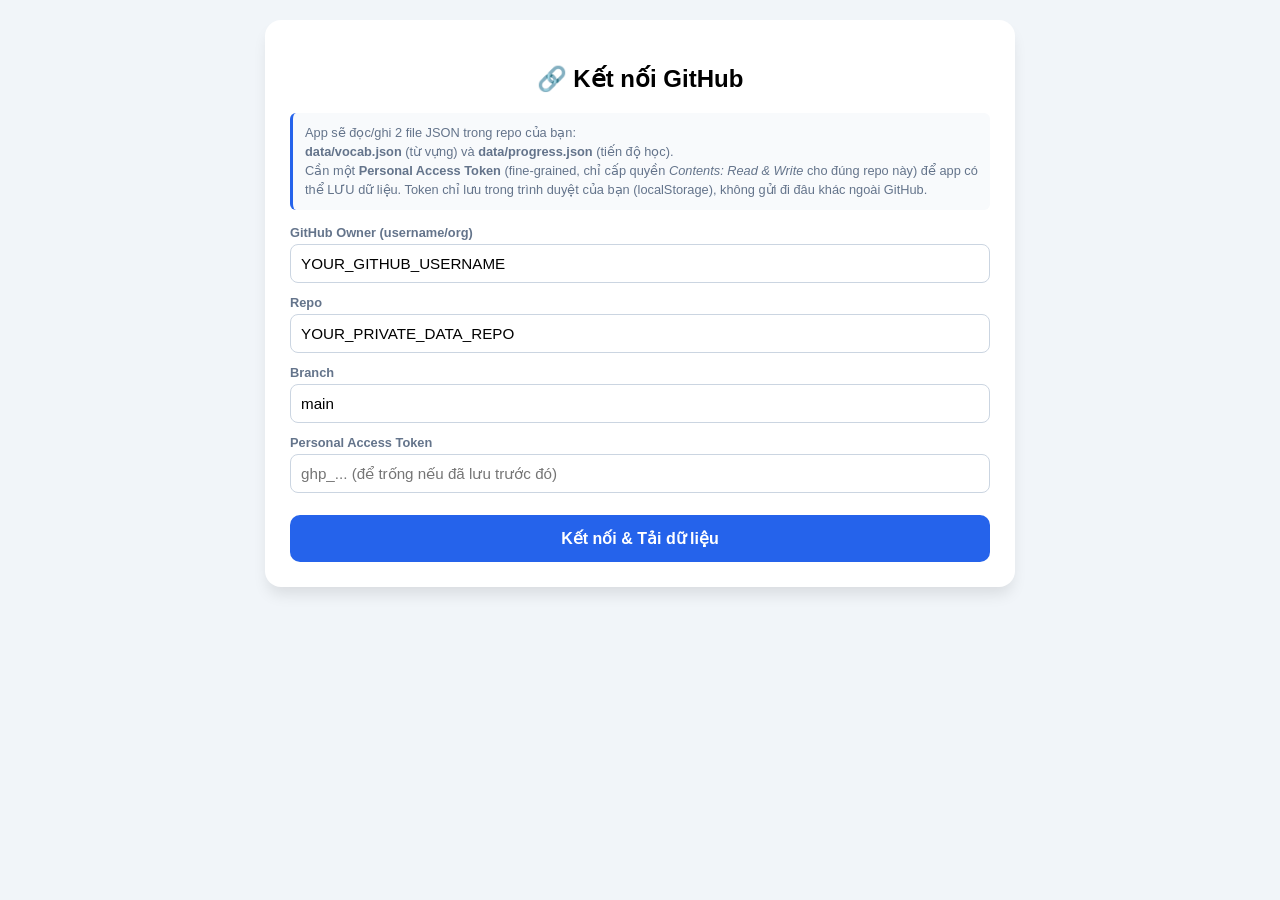
==== commit 111c80ee: "Update v9" ====
--- a/index.html
+++ b/index.html
@@ -52,6 +52,20 @@
   </div>
 </div>
 
+<!-- Bảng cài đặt phím tắt (chỉ dùng trên Windows) -->
+<div id="keymap-modal-root" class="modal-overlay hidden">
+  <div class="column-modal" style="max-width:520px">
+    <h3 style="margin-top:0">⌨️ Cài đặt phím tắt</h3>
+    <p style="font-size:.8rem;color:#64748b;margin:0 0 8px">Bấm vào ô bên phải rồi nhấn phím (hoặc tổ hợp như Ctrl+K) để gán. Bấm ✕ để bỏ gán. Lưu vào <code>mapping.json</code> trong repo Data. Lưu ý: Edge giữ riêng một số phím như Ctrl+W, Ctrl+T, F11...</p>
+    <div id="keymap-list" class="column-list"></div>
+    <div class="modal-footer" style="grid-template-columns:1fr 1fr 1fr">
+      <button class="btn-confirm" onclick="confirmKeymap()">OK</button>
+      <button class="btn-cancel" onclick="closeKeymapModal()">Cancel</button>
+      <button style="background:#64748b;color:white" onclick="resetKeymapDraft()">Mặc định</button>
+    </div>
+  </div>
+</div>
+
 <!-- ── MÀN HÌNH KẾT NỐI GITHUB ── -->
 <div id="connect-screen" class="container">
   <h2 style="text-align:center">🔗 Kết nối GitHub</h2>
@@ -73,6 +87,7 @@
     <div id="sync-status"></div>
     <div style="flex:1;text-align:right">
       <button class="btn-gear" onclick="openFolderModal()" title="Chọn bộ từ vựng">📁</button>
+      <button id="btn-keymap" class="btn-gear hidden" onclick="openKeymapModal()" title="Phím tắt (Windows)">⌨️</button>
       <button class="btn-gear" onclick="openSettings()" title="Cài đặt GitHub">⚙️</button>
     </div>
   </div>
@@ -202,6 +217,7 @@
 <script src="js/github-api.js"></script>
 <script src="js/state.js"></script>
 <script src="js/folders.js"></script>
+<script src="js/keymap.js"></script>
 <script src="js/ui-render.js"></script>
 <script src="js/speech.js"></script>
 <script src="js/edit.js"></script>
@@ -209,4 +225,4 @@
 <script src="js/dbview.js"></script>
 <script src="js/main.js"></script>
 </body>
-</html>+</html>
--- a/css/style.css
+++ b/css/style.css
@@ -103,3 +103,11 @@
 .vol-pct{font-size:.8rem;font-weight:bold;color:var(--primary);min-width:38px;text-align:right}
 .vol-popup input[type=range]{flex:1;accent-color:var(--primary)}
 .vol-popup-close{width:100%;padding:8px;background:#f1f5f9;color:#475569;border:none;border-radius:8px;font-size:.85rem;font-weight:bold;margin-top:4px;cursor:pointer}
+
+/* ── Bảng phím tắt (Windows) ── */
+.keymap-row{display:flex;align-items:center;justify-content:space-between;gap:10px;padding:8px 10px;background:#f8fafc;border:1px solid #e2e8f0;border-radius:8px}
+.keymap-label{flex:1;font-size:.85rem;color:#334155;font-weight:600}
+.keymap-cell{display:flex;align-items:center;gap:6px}
+.keymap-input{width:140px;padding:8px;border:1px solid #cbd5e1;border-radius:6px;text-align:center;font-weight:bold;color:var(--primary);cursor:pointer;background:#fff;box-sizing:border-box}
+.keymap-input:focus{outline:2px solid var(--primary);background:#eff6ff}
+.keymap-clear{padding:6px 9px;background:#e2e8f0;color:#475569;border-radius:6px;font-size:.8rem}
